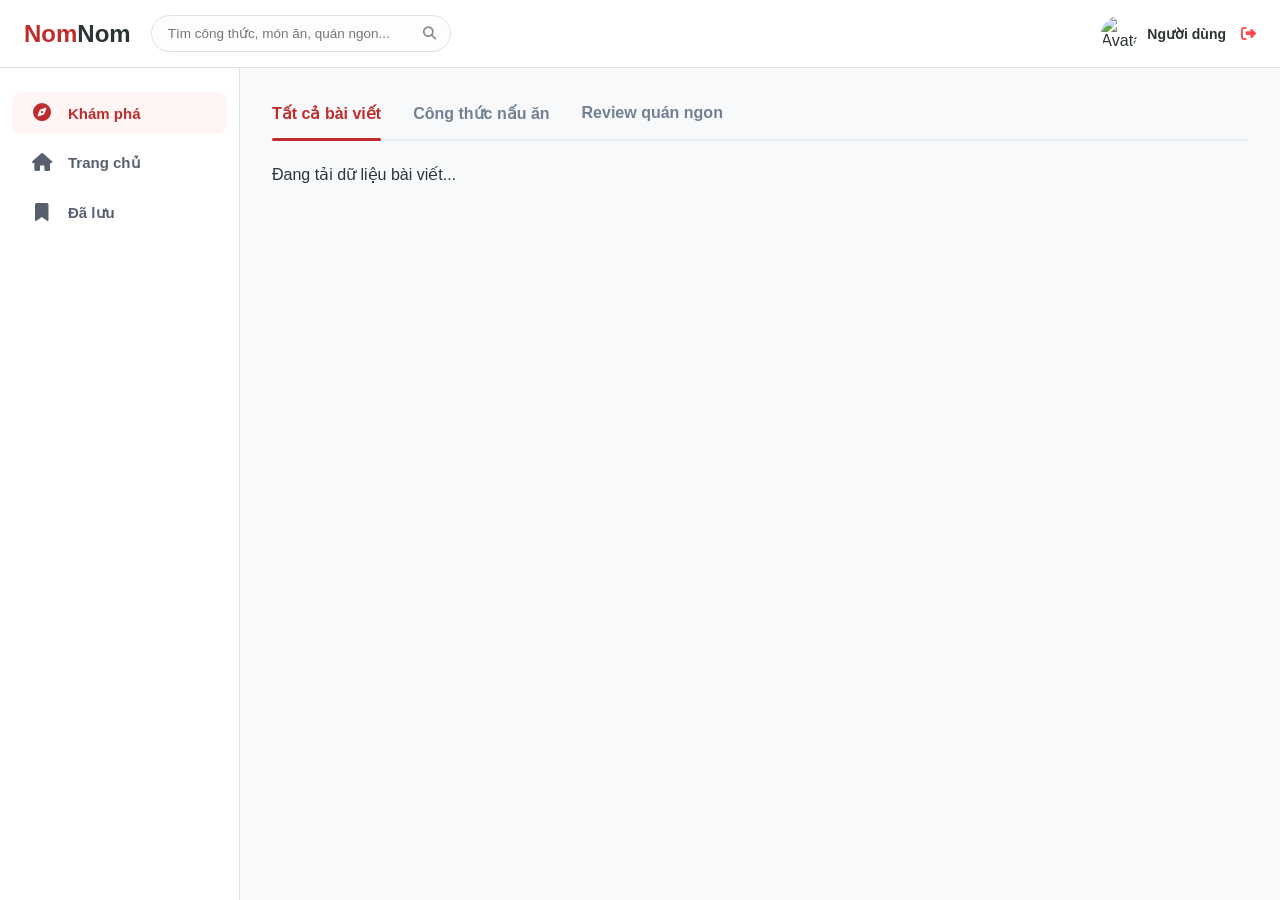
==== index.html @ 2f477337 "Rename main.html to index.html" ====
<!doctype html>
<html lang="vi">
  <head>
    <meta charset="UTF-8" />
    <meta name="viewport" content="width=device-width, initial-scale=1.0" />
    <title>NomNom - Khám Phá Ẩm Thực</title>
    <link rel="stylesheet" href="style.css" />
    <link
      rel="stylesheet"
      href="https://cdnjs.cloudflare.com/ajax/libs/font-awesome/6.4.0/css/all.min.css"
    />
  </head>
  <body>
    <header class="main-header">
      <div class="header-left">
        <div class="logo" id="logoBtn">Nom<span>Nom</span></div>
        <div class="search-container">
          <input
            type="text"
            id="searchInput"
            placeholder="Tìm công thức, món ăn, quán ngon..."
          />
          <button class="btn-search"><i class="fas fa-search"></i></button>
        </div>
      </div>
      <div class="header-right">
        <button class="btn-add-post" id="openAddModalBtn" style="display: none">
          <i class="fas fa-plus"></i> Chia sẻ bài viết
        </button>

        <div class="user-auth-area" id="userAuthArea">
          <button id="loginBtn" class="btn-login" style="display: none">
            <i class="fas fa-sign-in-alt"></i> Đăng nhập
          </button>

          <div class="user-info" id="userInfo" style="display: none">
            <img src="" alt="Avatar" id="userAvatar" />
            <span id="userName">Người dùng</span>
            <button id="logoutBtn" class="btn-logout" title="Đăng xuất">
              <i class="fas fa-sign-out-alt"></i>
            </button>
          </div>
        </div>
      </div>
    </header>

    <div class="app-layout">
      <aside class="left-sidebar">
        <nav class="sidebar-menu">
          <a href="#" class="sidebar-item active" data-page="explore">
            <i class="fas fa-compass"></i>
            <span>Khám phá</span>
          </a>
          <a href="#" class="sidebar-item" data-page="home">
            <i class="fas fa-home"></i>
            <span>Trang chủ</span>
          </a>
          <a href="#" class="sidebar-item" data-page="saved">
            <i class="fas fa-bookmark"></i>
            <span>Đã lưu</span>
          </a>
        </nav>
      </aside>

      <main class="main-content-area" id="mainContentWindow">
        <section class="page-view active" id="page-explore">
          <nav class="filter-nav">
            <a href="#" class="nav-item active" data-filter="all">Tất cả bài viết</a>
            <a href="#" class="nav-item" data-filter="recipe">Công thức nấu ăn</a>
            <a href="#" class="nav-item" data-filter="review">Review quán ngon</a>
            <a href="#" class="nav-item" id="myPostsTab" data-filter="mine" style="display: none">Bài viết của tôi</a>
          </nav>

          <div class="posts-grid" id="postsContainer">
            <div class="skeleton-loading">Đang tải dữ liệu bài viết...</div>
          </div>
        </section>

        <section class="page-view" id="page-home">
          <div class="empty-state">
            <i class="fas fa-home"></i>
            <h2>Đây là nội dung của Trang Chủ</h2>
          </div>
        </section>
        <section class="page-view" id="page-saved">
          <div class="empty-state">
            <i class="fas fa-bookmark"></i>
            <h2>Bài viết bạn đã lưu sẽ hiển thị ở đây</h2>
          </div>
        </section>
      </main>
    </div>

    <div class="modal-overlay" id="foodModal" style="display: none">
      <div class="modal-box" style="max-height: 90vh; overflow-y: auto;">
        <div class="modal-header">
          <h2 id="modalTitle">Chia Sẻ Bài Viết Mới</h2>
          <button class="btn-close-modal" id="closeModalBtn">&times;</button>
        </div>
        <form id="foodForm">
          <input type="hidden" id="postId" />

          <div class="form-group">
            <label for="postType">Phân loại bài đăng:</label>
            <select id="postType">
              <option value="recipe">Công thức nấu ăn (Nấu gì đây?)</option>
              <option value="review">Review quán ăn (Ăn ở đâu?)</option>
            </select>
          </div>

          <div class="form-group">
            <label for="foodName" id="lblFoodName">Tên món ăn:</label>
            <input type="text" id="foodName" required placeholder="Nhập tên..." />
          </div>

          <div id="recipeTimeGroup" style="display: flex; gap: 10px;">
            <div class="form-group" style="flex: 1;">
              <label>Chuẩn bị (phút):</label>
              <input type="number" id="prepTime" placeholder="Ví dụ: 30" />
            </div>
            <div class="form-group" style="flex: 1;">
              <label>Chế biến (phút):</label>
              <input type="number" id="cookTime" placeholder="Ví dụ: 20" />
            </div>
            <div class="form-group" style="flex: 1;">
              <label>Khẩu phần (người):</label>
              <input type="text" id="servingSize" placeholder="Ví dụ: 3 - 4 người" />
            </div>
          </div>

          <div class="form-group" id="dynamicFieldGroup">
            <label for="dynamicInput" id="lblDynamic">Nguyên liệu chính (Cách nhau bởi dấu phẩy):</label>
            <textarea id="dynamicInput" required placeholder="Ví dụ: 300g thịt ba rọi, 150g dứa, 2 trái ớt..." rows="2"></textarea>
          </div>

          <div class="form-group">
            <label for="foodImageFile">Hình ảnh thành phẩm:</label>
            <input type="file" id="foodImageFile" accept="image/*" />
            <input type="hidden" id="foodImageUrl" /> 
            <div id="uploadStatus" style="font-size: 12px; color: #718093; margin-top: 4px;"></div>
            <img id="imagePreview" src="" style="max-height: 120px; object-fit: cover; border-radius: 6px; display: none; margin-top: 8px;" />
          </div>

          <div class="form-group">
            <label for="foodVideoUrl">Link video thành phẩm (YouTube, TikTok,... nếu có):</label>
            <input type="url" id="foodVideoUrl" placeholder="https://www.youtube.com/watch?v=..." />
          </div>

          <div class="form-group">
            <label for="foodContent" id="lblContent">Mô tả ngắn về món ăn:</label>
            <textarea id="foodContent" rows="3" required placeholder="Nêu cảm nghĩ hoặc mô tả sơ lược về món ăn của bạn..."></textarea>
          </div>

          <div id="recipeStepsSection" style="margin-top: 10px;">
            <label style="font-size: 13.5px; font-weight: 600; display: block; margin-bottom: 8px;">Cách làm từng bước:</label>
            <div id="stepsContainerList" style="display: flex; flex-direction: column; gap: 12px;">
             
            </div>
            <button type="button" id="btnAddStep" style="margin-top: 10px; background: #eaedf1; border: 1px dashed #ced4da; padding: 10px; border-radius: 6px; cursor: pointer; font-weight: 600; width: 100%; text-align: center; color: #57606f;">
              <i class="fas fa-plus"></i> Thêm bước thực hiện
            </button>
          </div>

          <button type="submit" class="btn-submit" id="saveBtn" style="margin-top: 15px;">
            Đăng bài viết
          </button>
        </form>
      </div>
    </div>

    <div id="toastContainer" class="toast-container"></div>

    <script type="module" src="app.js"></script>
  </body>
</html>
---- style.css ----
:root {
  --primary-color: #be2c2c;
  --recipe-color: #27ae60; 
  --text-color: #2d3436;
  --border-color: #e1e1e1;
  --bg-light: #f8f9fa;
  --shadow-sm: 0 2px 8px rgba(0, 0, 0, 0.05);
  --shadow-md: 0 8px 24px rgba(0, 0, 0, 0.1);
}

* {
  margin: 0;
  padding: 0;
  box-sizing: border-box;
  font-family: "Segoe UI", Tahoma, Geneva, Verdana, sans-serif;
}

body {
  background-color: var(--bg-light);
  color: var(--text-color);
  overflow-x: hidden;
}

.main-header {
  background: #fff;
  height: 68px;
  display: flex;
  justify-content: space-between;
  align-items: center;
  padding: 0 24px;
  border-bottom: 1px solid var(--border-color);
  position: sticky;
  top: 0;
  z-index: 100;
}

.header-left,
.header-right {
  display: flex;
  align-items: center;
  gap: 20px;
}

.logo {
  font-size: 24px;
  font-weight: 800;
  color: var(--primary-color);
  cursor: pointer;
}
.logo span {
  color: #2d3436;
}

.search-container {
  display: flex;
  border: 1px solid var(--border-color);
  border-radius: 24px;
  overflow: hidden;
  background: #fdfdfd;
  width: 300px;
}
.search-container input {
  border: none;
  padding: 10px 16px;
  outline: none;
  width: 100%;
  font-size: 13.5px;
  background: transparent;
}
.btn-search {
  background: transparent;
  border: none;
  padding: 0 14px;
  color: #888;
  cursor: pointer;
}

.btn-add-post {
  background: var(--primary-color);
  color: #fff;
  border: none;
  padding: 10px 18px;
  border-radius: 20px;
  cursor: pointer;
  font-weight: 600;
  font-size: 13.5px;
  display: flex;
  align-items: center;
  gap: 8px;
}
.btn-login {
  background: #fff;
  color: #444;
  border: 1px solid var(--border-color);
  padding: 9px 16px;
  border-radius: 20px;
  cursor: pointer;
  font-weight: 600;
  font-size: 13.5px;
}

.user-info {
  display: flex;
  align-items: center;
  gap: 10px;
}
.user-info img {
  width: 34px;
  height: 34px;
  border-radius: 50%;
  object-fit: cover;
}
.user-info span {
  font-weight: 600;
  font-size: 14px;
}
.btn-logout {
  background: transparent;
  border: none;
  color: #ff4d4f;
  cursor: pointer;
  font-size: 15px;
  margin-left: 5px;
}

.app-layout {
  display: flex;
  min-height: calc(100vh - 68px);
  position: relative;
}

.left-sidebar {
  width: 240px;
  background: #fff;
  border-right: 1px solid var(--border-color);
  padding: 24px 12px;
  position: sticky;
  top: 68px;
  height: calc(100vh - 68px);
}

.sidebar-menu {
  display: flex;
  flex-direction: column;
  gap: 8px;
}

.sidebar-item {
  display: flex;
  align-items: center;
  gap: 14px;
  padding: 12px 18px;
  text-decoration: none;
  color: #57606f;
  font-weight: 600;
  font-size: 15px;
  border-radius: 10px;
  transition: all 0.2s ease;
}

.sidebar-item i {
  font-size: 18px;
  width: 24px;
  text-align: center;
}

.sidebar-item:hover {
  background-color: #f1f2f6;
  color: #1e272e;
}

.sidebar-item.active {
  background-color: #fff5f5;
  color: var(--primary-color);
}

.main-content-area {
  flex: 1;
  padding: 32px;
  background-color: var(--bg-light);
}

.page-view {
  display: none;
}
.page-view.active {
  display: block;
}

.filter-nav {
  display: flex;
  gap: 32px;
  border-bottom: 2px solid #eaedf1;
  padding-bottom: 12px;
  margin-bottom: 24px;
}
.filter-nav .nav-item {
  text-decoration: none;
  color: #718093;
  font-weight: 600;
  font-size: 16px;
  position: relative;
  padding: 4px 0;
}
.filter-nav .nav-item.active {
  color: var(--primary-color);
}
.filter-nav .nav-item.active::after {
  content: "";
  position: absolute;
  bottom: -14px;
  left: 0;
  width: 100%;
  height: 3px;
  background-color: var(--primary-color);
  border-radius: 2px;
}

.tags-container {
  display: flex;
  flex-wrap: wrap;
  gap: 10px;
  margin-bottom: 28px;
}
.filter-tag {
  background: #fff;
  border: 1px solid var(--border-color);
  padding: 6px 16px;
  border-radius: 20px;
  font-size: 13.5px;
  font-weight: 500;
  color: #57606f;
  cursor: pointer;
  transition: all 0.2s;
}
.filter-tag.active {
  background: #fff5f5;
  border-color: var(--primary-color);
  color: var(--primary-color);
  font-weight: 600;
}

.posts-grid {
  display: grid;
  grid-template-columns: repeat(auto-fill, minmax(280px, 1fr));
  gap: 24px;
}

.post-card {
  background: #fff;
  border-radius: 12px;
  overflow: hidden;
  box-shadow: var(--shadow-sm);
  border: 1px solid rgba(0, 0, 0, 0.03);
  display: flex;
  flex-direction: column;
  transition:
    transform 0.2s,
    box-shadow 0.2s;
  cursor: pointer;
}
.post-card:hover {
  transform: translateY(-4px);
  box-shadow: var(--shadow-md);
}

.post-image-wrapper {
  position: relative;
  width: 100%;
  padding-top: 65%;
}
.post-image-wrapper img {
  position: absolute;
  top: 0;
  left: 0;
  width: 100%;
  height: 100%;
  object-fit: cover;
}

.badge {
  position: absolute;
  top: 12px;
  left: 12px;
  padding: 4px 10px;
  border-radius: 6px;
  font-size: 11px;
  font-weight: 700;
  color: #fff;
  text-transform: uppercase;
}
.badge-recipe {
  background-color: var(--recipe-color);
}
.badge-review {
  background-color: var(--primary-color);
}

.post-info {
  padding: 16px;
  display: flex;
  flex-direction: column;
  flex-grow: 1;
}
.post-title {
  font-size: 16px;
  font-weight: 700;
  line-height: 1.4;
  color: #1e272e;
  margin-bottom: 8px;
  display: -webkit-box;
  -webkit-line-clamp: 2;
  -webkit-box-orient: vertical;
  overflow: hidden;
}

.post-excerpt {
  font-size: 13.5px;
  color: #57606f;
  line-height: 1.5;
  margin-bottom: 14px;
  display: -webkit-box;
  -webkit-line-clamp: 2;
  -webkit-box-orient: vertical;
  overflow: hidden;
  text-overflow: ellipsis; 
}

.post-author {
  margin-top: auto;
  display: flex;
  align-items: center;
  gap: 8px;
  padding-top: 12px;
  border-top: 1px solid #f1f2f6;
}
.post-author img {
  width: 28px;
  height: 28px;
  border-radius: 50%;
}
.author-name {
  font-size: 12.5px;
  font-weight: 600;
  color: #2f3542;
}

.modal-overlay {
  position: fixed;
  top: 0;
  left: 0;
  right: 0;
  bottom: 0;
  background: rgba(0, 0, 0, 0.5);
  display: flex;
  align-items: center;
  justify-content: center;
  z-index: 1000;
  padding: 20px;
}
.modal-box {
  background: #fff;
  width: 100%;
  max-width: 520px;
  border-radius: 12px;
  overflow: hidden;
  box-shadow: var(--shadow-md);
}
.modal-header {
  padding: 16px 20px;
  border-bottom: 1px solid var(--border-color);
  display: flex;
  justify-content: space-between;
  align-items: center;
}
.btn-close-modal {
  background: none;
  border: none;
  font-size: 24px;
  cursor: pointer;
  color: #aaa;
}
#foodForm {
  padding: 20px;
  display: flex;
  flex-direction: column;
  gap: 14px;
}
.form-group {
  display: flex;
  flex-direction: column;
  gap: 4px;
}
.form-group label {
  font-size: 13.5px;
  font-weight: 600;
}
.form-group input,
.form-group select,
.form-group textarea {
  padding: 10px;
  border: 1px solid var(--border-color);
  border-radius: 6px;
  outline: none;
}
.btn-submit {
  background: var(--primary-color);
  color: #fff;
  border: none;
  padding: 12px;
  border-radius: 6px;
  cursor: pointer;
  font-weight: bold;
  width: 100%;
}

.empty-state {
  text-align: center;
  padding: 80px 0;
  color: #a4b0be;
}
.empty-state i {
  font-size: 48px;
  margin-bottom: 16px;
}

.toast-container {
  position: fixed;
  bottom: 20px;
  right: 20px;
  z-index: 9999;
  display: flex;
  flex-direction: column;
  gap: 10px;
}
.toast {
  display: flex;
  align-items: center;
  gap: 10px;
  background: #fff;
  padding: 12px 20px;
  border-radius: 8px;
  box-shadow: var(--shadow-md);
  font-size: 13.5px;
  font-weight: 600;
  min-width: 260px;
}
.toast.success {
  border-left: 4px solid var(--recipe-color);
  color: var(--recipe-color);
}
.toast.danger {
  border-left: 4px solid var(--primary-color);
  color: var(--primary-color);
}


#userAvatar {
  width: 36px !important;
  height: 36px !important;
  border-radius: 50% !important;
  object-fit: cover !important;
  flex-shrink: 0 !important;
}

#userInfo {
  display: flex !important;
  flex-direction: row !important;
  align-items: center !important;
  gap: 10px !important;
  width: auto !important;
  height: auto !important;
  background: transparent !important;
  padding: 0 !important;
}

#userName {
  font-weight: 600 !important;
  font-size: 14px !important;
  white-space: nowrap !important;
}

.btn-remove-step {
  background: #ff4d4f;
  color: white;
  border: none;
  border-radius: 4px;
  width: 28px;
  height: 28px;
  display: flex;
  align-items: center;
  justify-content: center;
  cursor: pointer;
  transition: opacity 0.2s;
}
.btn-remove-step:hover {
  opacity: 0.8;
}

.detail-banner {
  width: 100%;
  max-height: 400px;
  object-fit: cover;
  border-radius: 12px;
}

.time-meta-box {
  display: flex;
  justify-content: space-around;
  background: #f1f2f6;
  border-radius: 8px;
  padding: 14px;
  margin-top: 15px;
  margin-bottom: 24px;
  border: 1px solid #e4e7eb;
}

.time-meta-item {
  text-align: center;
  flex: 1;
  border-right: 1px solid #dcdde1;
}
.time-meta-item:last-child {
  border-right: none;
}

.time-meta-item .meta-label {
  font-size: 12px;
  color: #718093;
  margin-bottom: 4px;
}

.time-meta-item .meta-value {
  font-size: 14px;
  font-weight: 700;
  color: #2f3542;
}

.ingredients-card {
  border: 2px solid #f1c40f;
  border-radius: 10px;
  padding: 20px;
  background: #fffdf0;
  margin-bottom: 28px;
}

.ingredients-card h4 {
  color: #d35400;
  font-size: 16px;
  font-weight: 700;
  margin-bottom: 12px;
}

.ingredients-list {
  list-style: none;
  display: grid;
  grid-template-columns: 1fr 1fr; 
  gap: 10px;
}

.ingredients-list li {
  position: relative;
  padding-left: 18px;
  font-size: 14px;
  color: #2f3542;
}

.ingredients-list li::before {
  content: "•";
  color: #d35400;
  font-weight: bold;
  position: absolute;
  left: 0;
}

.steps-container {
  display: flex;
  flex-direction: column;
  gap: 20px;
  margin-bottom: 28px;
}

.step-card-detail {
  display: flex;
  gap: 15px;
  align-items: flex-start;
}

.step-badge {
  background-color: #2ecc71;
  color: white;
  font-weight: 700;
  font-size: 12px;
  padding: 4px 10px;
  border-radius: 4px;
  white-space: nowrap;
}

.step-content-detail {
  font-size: 14.5px;
  line-height: 1.6;
  color: #2f3542;
}

#viewPostDetailArea p {
  white-space: pre-line;     
  word-break: break-word;     
  overflow-wrap: break-word;  
}

#viewPostDetailArea p {
  white-space: pre-line;      
  word-break: break-word;     
  overflow-wrap: break-word;  
}

.step-input-item {
  transition: all 0.2s ease-in-out;
}
.step-input-item:hover {
  border-color: #3498db !important;
}

.btn-remove-step {
  background: #ff4d4f;
  color: white;
  border: none;
  border-radius: 4px;
  width: 28px;
  height: 28px;
  display: flex;
  align-items: center;
  justify-content: center;
  cursor: pointer;
}
.btn-remove-step:hover {
  background: #ff7875;
}
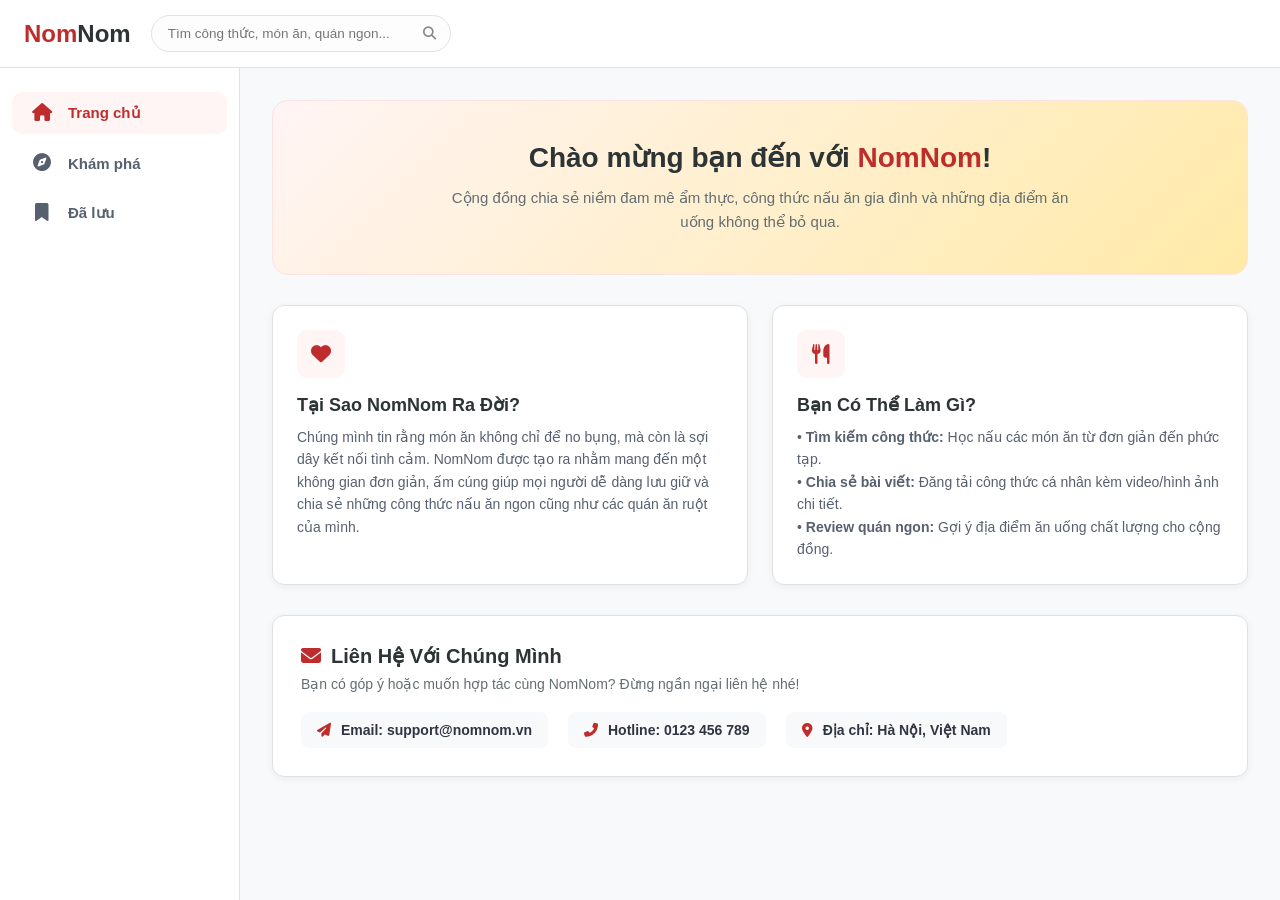
==== commit 32945f6d: "Fix bugs: sync user profile, array dynamic inputs, and google login" ====
--- a/index.html
+++ b/index.html
@@ -47,13 +47,13 @@
     <div class="app-layout">
       <aside class="left-sidebar">
         <nav class="sidebar-menu">
-          <a href="#" class="sidebar-item active" data-page="explore">
+          <a href="#" class="sidebar-item active" data-page="home">
+            <i class="fas fa-home"></i>
+            <span>Trang chủ</span>
+          </a>
+          <a href="#" class="sidebar-item" data-page="explore">
             <i class="fas fa-compass"></i>
             <span>Khám phá</span>
-          </a>
-          <a href="#" class="sidebar-item" data-page="home">
-            <i class="fas fa-home"></i>
-            <span>Trang chủ</span>
           </a>
           <a href="#" class="sidebar-item" data-page="saved">
             <i class="fas fa-bookmark"></i>
@@ -63,7 +63,40 @@
       </aside>
 
       <main class="main-content-area" id="mainContentWindow">
-        <section class="page-view active" id="page-explore">
+        <section class="page-view active" id="page-home">
+          <div class="home-hero-section">
+            <h1 class="hero-title">Chào mừng bạn đến với <span>NomNom</span>! </h1>
+            <p class="hero-subtitle">Cộng đồng chia sẻ niềm đam mê ẩm thực, công thức nấu ăn gia đình và những địa điểm ăn uống không thể bỏ qua.</p>
+          </div>
+
+          <div class="about-grid">
+            <div class="about-card">
+              <div class="about-icon"><i class="fas fa-heart"></i></div>
+              <h3>Tại Sao NomNom Ra Đời?</h3>
+              <p>Chúng mình tin rằng món ăn không chỉ để no bụng, mà còn là sợi dây kết nối tình cảm. NomNom được tạo ra nhằm mang đến một không gian đơn giản, ấm cúng giúp mọi người dễ dàng lưu giữ và chia sẻ những công thức nấu ăn ngon cũng như các quán ăn ruột của mình.</p>
+            </div>
+
+            <div class="about-card">
+              <div class="about-icon"><i class="fas fa-utensils"></i></div>
+              <h3>Bạn Có Thể Làm Gì?</h3>
+              <p>• <strong>Tìm kiếm công thức:</strong> Học nấu các món ăn từ đơn giản đến phức tạp.<br>
+                 • <strong>Chia sẻ bài viết:</strong> Đăng tải công thức cá nhân kèm video/hình ảnh chi tiết.<br>
+                 • <strong>Review quán ngon:</strong> Gợi ý địa điểm ăn uống chất lượng cho cộng đồng.</p>
+            </div>
+          </div>
+
+          <div class="contact-section">
+            <h2><i class="fas fa-envelope"></i> Liên Hệ Với Chúng Mình</h2>
+            <p>Bạn có góp ý hoặc muốn hợp tác cùng NomNom? Đừng ngần ngại liên hệ nhé!</p>
+            <div class="contact-info-list">
+              <div class="contact-item"><i class="fas fa-paper-plane"></i> <span>Email: support@nomnom.vn</span></div>
+              <div class="contact-item"><i class="fas fa-phone-alt"></i> <span>Hotline: 0123 456 789</span></div>
+              <div class="contact-item"><i class="fas fa-map-marker-alt"></i> <span>Địa chỉ: Hà Nội, Việt Nam</span></div>
+            </div>
+          </div>
+        </section>
+
+        <section class="page-view" id="page-explore">
           <nav class="filter-nav">
             <a href="#" class="nav-item active" data-filter="all">Tất cả bài viết</a>
             <a href="#" class="nav-item" data-filter="recipe">Công thức nấu ăn</a>
@@ -76,23 +109,25 @@
           </div>
         </section>
 
-        <section class="page-view" id="page-home">
-          <div class="empty-state">
-            <i class="fas fa-home"></i>
-            <h2>Đây là nội dung của Trang Chủ</h2>
-          </div>
-        </section>
         <section class="page-view" id="page-saved">
-          <div class="empty-state">
-            <i class="fas fa-bookmark"></i>
-            <h2>Bài viết bạn đã lưu sẽ hiển thị ở đây</h2>
+          <div class="section-header" style="margin-bottom: 20px">
+            <h2 style="font-size: 20px; font-weight: 700; color: #1e272e">
+              <i class="fas fa-bookmark" style="color: #be2c2c; margin-right: 8px"></i>Bài viết đã lưu
+            </h2>
+          </div>
+
+          <div class="posts-grid" id="savedPostsContainer">
+            <div class="empty-state" style="grid-column: 1/-1;">
+              <i class="fas fa-bookmark"></i>
+              <h2>Bài viết bạn đã lưu sẽ hiển thị ở đây</h2>
+            </div>
           </div>
         </section>
       </main>
     </div>
 
     <div class="modal-overlay" id="foodModal" style="display: none">
-      <div class="modal-box" style="max-height: 90vh; overflow-y: auto;">
+      <div class="modal-box" style="max-height: 90vh; overflow-y: auto">
         <div class="modal-header">
           <h2 id="modalTitle">Chia Sẻ Bài Viết Mới</h2>
           <button class="btn-close-modal" id="closeModalBtn">&times;</button>
@@ -113,16 +148,16 @@
             <input type="text" id="foodName" required placeholder="Nhập tên..." />
           </div>
 
-          <div id="recipeTimeGroup" style="display: flex; gap: 10px;">
-            <div class="form-group" style="flex: 1;">
+          <div id="recipeTimeGroup" style="display: flex; gap: 10px">
+            <div class="form-group" style="flex: 1">
               <label>Chuẩn bị (phút):</label>
               <input type="number" id="prepTime" placeholder="Ví dụ: 30" />
             </div>
-            <div class="form-group" style="flex: 1;">
+            <div class="form-group" style="flex: 1">
               <label>Chế biến (phút):</label>
               <input type="number" id="cookTime" placeholder="Ví dụ: 20" />
             </div>
-            <div class="form-group" style="flex: 1;">
+            <div class="form-group" style="flex: 1">
               <label>Khẩu phần (người):</label>
               <input type="text" id="servingSize" placeholder="Ví dụ: 3 - 4 người" />
             </div>
@@ -136,8 +171,8 @@
           <div class="form-group">
             <label for="foodImageFile">Hình ảnh thành phẩm:</label>
             <input type="file" id="foodImageFile" accept="image/*" />
-            <input type="hidden" id="foodImageUrl" /> 
-            <div id="uploadStatus" style="font-size: 12px; color: #718093; margin-top: 4px;"></div>
+            <input type="hidden" id="foodImageUrl" />
+            <div id="uploadStatus" style="font-size: 12px; color: #718093; margin-top: 4px"></div>
             <img id="imagePreview" src="" style="max-height: 120px; object-fit: cover; border-radius: 6px; display: none; margin-top: 8px;" />
           </div>
 
@@ -151,17 +186,15 @@
             <textarea id="foodContent" rows="3" required placeholder="Nêu cảm nghĩ hoặc mô tả sơ lược về món ăn của bạn..."></textarea>
           </div>
 
-          <div id="recipeStepsSection" style="margin-top: 10px;">
+          <div id="recipeStepsSection" style="margin-top: 10px">
             <label style="font-size: 13.5px; font-weight: 600; display: block; margin-bottom: 8px;">Cách làm từng bước:</label>
-            <div id="stepsContainerList" style="display: flex; flex-direction: column; gap: 12px;">
-             
-            </div>
+            <div id="stepsContainerList" style="display: flex; flex-direction: column; gap: 12px"></div>
             <button type="button" id="btnAddStep" style="margin-top: 10px; background: #eaedf1; border: 1px dashed #ced4da; padding: 10px; border-radius: 6px; cursor: pointer; font-weight: 600; width: 100%; text-align: center; color: #57606f;">
               <i class="fas fa-plus"></i> Thêm bước thực hiện
             </button>
           </div>
 
-          <button type="submit" class="btn-submit" id="saveBtn" style="margin-top: 15px;">
+          <button type="submit" class="btn-submit" id="saveBtn" style="margin-top: 15px">
             Đăng bài viết
           </button>
         </form>
@@ -170,6 +203,37 @@
 
     <div id="toastContainer" class="toast-container"></div>
 
+    <div id="profileModal" class="modal" style="display: none">
+      <div class="modal-content" style="max-width: 450px">
+        <span id="closeProfileModalBtn" class="close-btn">&times;</span>
+        <h2>Chỉnh Sửa Trang Cá Nhân</h2>
+
+        <form id="profileForm">
+          <div class="form-group" style="text-align: center; margin-bottom: 15px">
+            <img id="profileAvatarPreview" src="https://cdn-icons-png.flaticon.com/512/3177/3177440.png" alt="Avatar Preview" style="width: 100px; height: 100px; border-radius: 50%; object-fit: cover; margin-bottom: 10px; border: 2px solid #ddd;" />
+            <div>
+              <label for="profileAvatarFile" style="cursor: pointer; background: #f0f0f0; padding: 6px 12px; border-radius: 4px; font-size: 13px;">
+                <i class="fas fa-camera"></i> Chọn ảnh đại diện mới
+              </label>
+              <input type="file" id="profileAvatarFile" accept="image/*" style="display: none" />
+            </div>
+            <p id="profileUploadStatus" style="font-size: 12px; margin-top: 5px"></p>
+          </div>
+
+          <div class="form-group" style="margin-bottom: 15px">
+            <label style="display: block; font-weight: bold; margin-bottom: 5px">Tên hiển thị:</label>
+            <input type="text" id="profileDisplayName" style="width: 100%; padding: 8px; border: 1px solid #ccc; border-radius: 4px;" required />
+          </div>
+
+          <input type="hidden" id="profileAvatarUrl" />
+
+          <button type="submit" style="width: 100%; padding: 10px; background: #27ae60; color: white; border: none; border-radius: 4px; font-weight: bold; cursor: pointer;">
+            Lưu thay đổi
+          </button>
+        </form>
+      </div>
+    </div>
+
     <script type="module" src="app.js"></script>
   </body>
 </html>
--- a/style.css
+++ b/style.css
@@ -15,15 +15,18 @@
   font-family: "Segoe UI", Tahoma, Geneva, Verdana, sans-serif;
 }
 
-body {
+html, body {
+  width: 100%;
+  min-height: 100vh;
   background-color: var(--bg-light);
   color: var(--text-color);
-  overflow-x: hidden;
+  overflow-x: auto;
 }
 
 .main-header {
   background: #fff;
   height: 68px;
+  width: 100%;
   display: flex;
   justify-content: space-between;
   align-items: center;
@@ -47,6 +50,7 @@
   color: var(--primary-color);
   cursor: pointer;
 }
+
 .logo span {
   color: #2d3436;
 }
@@ -59,6 +63,7 @@
   background: #fdfdfd;
   width: 300px;
 }
+
 .search-container input {
   border: none;
   padding: 10px 16px;
@@ -67,6 +72,7 @@
   font-size: 13.5px;
   background: transparent;
 }
+
 .btn-search {
   background: transparent;
   border: none;
@@ -88,6 +94,7 @@
   align-items: center;
   gap: 8px;
 }
+
 .btn-login {
   background: #fff;
   color: #444;
@@ -99,21 +106,29 @@
   font-size: 13.5px;
 }
 
-.user-info {
+.user-info, 
+#userInfo {
   display: flex;
   align-items: center;
   gap: 10px;
 }
-.user-info img {
-  width: 34px;
-  height: 34px;
+
+.user-info img, 
+#userAvatar {
+  width: 36px;
+  height: 36px;
   border-radius: 50%;
   object-fit: cover;
-}
-.user-info span {
+  flex-shrink: 0;
+}
+
+.user-info span, 
+#userName {
   font-weight: 600;
   font-size: 14px;
-}
+  white-space: nowrap;
+}
+
 .btn-logout {
   background: transparent;
   border: none;
@@ -183,6 +198,7 @@
 .page-view {
   display: none;
 }
+
 .page-view.active {
   display: block;
 }
@@ -194,6 +210,7 @@
   padding-bottom: 12px;
   margin-bottom: 24px;
 }
+
 .filter-nav .nav-item {
   text-decoration: none;
   color: #718093;
@@ -202,9 +219,11 @@
   position: relative;
   padding: 4px 0;
 }
+
 .filter-nav .nav-item.active {
   color: var(--primary-color);
 }
+
 .filter-nav .nav-item.active::after {
   content: "";
   position: absolute;
@@ -216,30 +235,6 @@
   border-radius: 2px;
 }
 
-.tags-container {
-  display: flex;
-  flex-wrap: wrap;
-  gap: 10px;
-  margin-bottom: 28px;
-}
-.filter-tag {
-  background: #fff;
-  border: 1px solid var(--border-color);
-  padding: 6px 16px;
-  border-radius: 20px;
-  font-size: 13.5px;
-  font-weight: 500;
-  color: #57606f;
-  cursor: pointer;
-  transition: all 0.2s;
-}
-.filter-tag.active {
-  background: #fff5f5;
-  border-color: var(--primary-color);
-  color: var(--primary-color);
-  font-weight: 600;
-}
-
 .posts-grid {
   display: grid;
   grid-template-columns: repeat(auto-fill, minmax(280px, 1fr));
@@ -254,11 +249,10 @@
   border: 1px solid rgba(0, 0, 0, 0.03);
   display: flex;
   flex-direction: column;
-  transition:
-    transform 0.2s,
-    box-shadow 0.2s;
-  cursor: pointer;
-}
+  transition: transform 0.2s, box-shadow 0.2s;
+  cursor: pointer;
+}
+
 .post-card:hover {
   transform: translateY(-4px);
   box-shadow: var(--shadow-md);
@@ -269,6 +263,7 @@
   width: 100%;
   padding-top: 65%;
 }
+
 .post-image-wrapper img {
   position: absolute;
   top: 0;
@@ -289,11 +284,38 @@
   color: #fff;
   text-transform: uppercase;
 }
-.badge-recipe {
-  background-color: var(--recipe-color);
-}
-.badge-review {
-  background-color: var(--primary-color);
+
+.badge-recipe { background-color: var(--recipe-color); }
+.badge-review { background-color: var(--primary-color); }
+
+.btn-bookmark {
+  position: absolute;
+  top: 10px;
+  right: 10px;
+  background: rgba(255, 255, 255, 0.85);
+  border: none;
+  width: 34px;
+  height: 34px;
+  border-radius: 50%;
+  display: flex;
+  align-items: center;
+  justify-content: center;
+  cursor: pointer;
+  color: #57606f;
+  font-size: 15px;
+  transition: all 0.2s ease;
+  z-index: 2;
+  box-shadow: 0 2px 6px rgba(0,0,0,0.15);
+}
+
+.btn-bookmark:hover {
+  background: #ffffff;
+  transform: scale(1.1);
+}
+
+.btn-bookmark.active {
+  color: var(--primary-color);
+  background: #fff;
 }
 
 .post-info {
@@ -302,6 +324,7 @@
   flex-direction: column;
   flex-grow: 1;
 }
+
 .post-title {
   font-size: 16px;
   font-weight: 700;
@@ -310,6 +333,7 @@
   margin-bottom: 8px;
   display: -webkit-box;
   -webkit-line-clamp: 2;
+  line-clamp: 2;
   -webkit-box-orient: vertical;
   overflow: hidden;
 }
@@ -321,6 +345,7 @@
   margin-bottom: 14px;
   display: -webkit-box;
   -webkit-line-clamp: 2;
+  line-clamp: 2;
   -webkit-box-orient: vertical;
   overflow: hidden;
   text-overflow: ellipsis; 
@@ -334,23 +359,139 @@
   padding-top: 12px;
   border-top: 1px solid #f1f2f6;
 }
+
 .post-author img {
   width: 28px;
   height: 28px;
   border-radius: 50%;
 }
+
 .author-name {
   font-size: 12.5px;
   font-weight: 600;
   color: #2f3542;
 }
 
+.home-hero-section {
+  background: linear-gradient(135deg, #fff5f5 0%, #ffeaa7 100%);
+  padding: 40px 30px;
+  border-radius: 16px;
+  text-align: center;
+  margin-bottom: 30px;
+  border: 1px solid #ffe1e1;
+}
+
+.hero-title {
+  font-size: 28px;
+  font-weight: 800;
+  color: #2d3436;
+  margin-bottom: 12px;
+}
+
+.hero-title span {
+  color: var(--primary-color);
+}
+
+.hero-subtitle {
+  font-size: 15px;
+  color: #636e72;
+  max-width: 650px;
+  margin: 0 auto;
+  line-height: 1.6;
+}
+
+.about-grid {
+  display: grid;
+  grid-template-columns: repeat(auto-fit, minmax(300px, 1fr));
+  gap: 24px;
+  margin-bottom: 30px;
+}
+
+.about-card {
+  background: #fff;
+  padding: 24px;
+  border-radius: 12px;
+  border: 1px solid var(--border-color);
+  box-shadow: var(--shadow-sm);
+}
+
+.about-icon {
+  width: 48px;
+  height: 48px;
+  background: #fff5f5;
+  color: var(--primary-color);
+  border-radius: 10px;
+  display: flex;
+  align-items: center;
+  justify-content: center;
+  font-size: 20px;
+  margin-bottom: 16px;
+}
+
+.about-card h3 {
+  font-size: 18px;
+  color: #2d3436;
+  margin-bottom: 10px;
+}
+
+.about-card p {
+  font-size: 14px;
+  color: #57606f;
+  line-height: 1.6;
+}
+
+.contact-section {
+  background: #fff;
+  padding: 28px;
+  border-radius: 12px;
+  border: 1px solid var(--border-color);
+  box-shadow: var(--shadow-sm);
+}
+
+.contact-section h2 {
+  font-size: 20px;
+  color: #2d3436;
+  margin-bottom: 8px;
+  display: flex;
+  align-items: center;
+  gap: 10px;
+}
+
+.contact-section h2 i {
+  color: var(--primary-color);
+}
+
+.contact-section p {
+  font-size: 14px;
+  color: #636e72;
+  margin-bottom: 20px;
+}
+
+.contact-info-list {
+  display: flex;
+  flex-wrap: wrap;
+  gap: 20px;
+}
+
+.contact-item {
+  display: flex;
+  align-items: center;
+  gap: 10px;
+  background: var(--bg-light);
+  padding: 10px 16px;
+  border-radius: 8px;
+  font-size: 14px;
+  font-weight: 600;
+  color: #2f3542;
+}
+
+.contact-item i {
+  color: var(--primary-color);
+}
+
 .modal-overlay {
   position: fixed;
-  top: 0;
-  left: 0;
-  right: 0;
-  bottom: 0;
+  top: 0; left: 0; right: 0; bottom: 0;
   background: rgba(0, 0, 0, 0.5);
   display: flex;
   align-items: center;
@@ -358,6 +499,7 @@
   z-index: 1000;
   padding: 20px;
 }
+
 .modal-box {
   background: #fff;
   width: 100%;
@@ -366,6 +508,7 @@
   overflow: hidden;
   box-shadow: var(--shadow-md);
 }
+
 .modal-header {
   padding: 16px 20px;
   border-bottom: 1px solid var(--border-color);
@@ -373,6 +516,7 @@
   justify-content: space-between;
   align-items: center;
 }
+
 .btn-close-modal {
   background: none;
   border: none;
@@ -380,21 +524,25 @@
   cursor: pointer;
   color: #aaa;
 }
+
 #foodForm {
   padding: 20px;
   display: flex;
   flex-direction: column;
   gap: 14px;
 }
+
 .form-group {
   display: flex;
   flex-direction: column;
   gap: 4px;
 }
+
 .form-group label {
   font-size: 13.5px;
   font-weight: 600;
 }
+
 .form-group input,
 .form-group select,
 .form-group textarea {
@@ -403,6 +551,7 @@
   border-radius: 6px;
   outline: none;
 }
+
 .btn-submit {
   background: var(--primary-color);
   color: #fff;
@@ -412,72 +561,6 @@
   cursor: pointer;
   font-weight: bold;
   width: 100%;
-}
-
-.empty-state {
-  text-align: center;
-  padding: 80px 0;
-  color: #a4b0be;
-}
-.empty-state i {
-  font-size: 48px;
-  margin-bottom: 16px;
-}
-
-.toast-container {
-  position: fixed;
-  bottom: 20px;
-  right: 20px;
-  z-index: 9999;
-  display: flex;
-  flex-direction: column;
-  gap: 10px;
-}
-.toast {
-  display: flex;
-  align-items: center;
-  gap: 10px;
-  background: #fff;
-  padding: 12px 20px;
-  border-radius: 8px;
-  box-shadow: var(--shadow-md);
-  font-size: 13.5px;
-  font-weight: 600;
-  min-width: 260px;
-}
-.toast.success {
-  border-left: 4px solid var(--recipe-color);
-  color: var(--recipe-color);
-}
-.toast.danger {
-  border-left: 4px solid var(--primary-color);
-  color: var(--primary-color);
-}
-
-
-#userAvatar {
-  width: 36px !important;
-  height: 36px !important;
-  border-radius: 50% !important;
-  object-fit: cover !important;
-  flex-shrink: 0 !important;
-}
-
-#userInfo {
-  display: flex !important;
-  flex-direction: row !important;
-  align-items: center !important;
-  gap: 10px !important;
-  width: auto !important;
-  height: auto !important;
-  background: transparent !important;
-  padding: 0 !important;
-}
-
-#userName {
-  font-weight: 600 !important;
-  font-size: 14px !important;
-  white-space: nowrap !important;
 }
 
 .btn-remove-step {
@@ -493,146 +576,159 @@
   cursor: pointer;
   transition: opacity 0.2s;
 }
+
 .btn-remove-step:hover {
   opacity: 0.8;
 }
 
+.empty-state {
+  text-align: center;
+  padding: 80px 0;
+  color: #a4b0be;
+}
+
+.empty-state i {
+  font-size: 48px;
+  margin-bottom: 16px;
+}
+
+.toast-container {
+  position: fixed;
+  bottom: 20px;
+  right: 20px;
+  z-index: 9999;
+  display: flex;
+  flex-direction: column;
+  gap: 10px;
+}
+
+.toast {
+  display: flex;
+  align-items: center;
+  gap: 10px;
+  background: #fff;
+  padding: 12px 20px;
+  border-radius: 8px;
+  box-shadow: var(--shadow-md);
+  font-size: 13.5px;
+  font-weight: 600;
+  min-width: 260px;
+}
+
+.toast.success {
+  border-left: 4px solid var(--recipe-color);
+  color: var(--recipe-color);
+}
+
+.toast.danger {
+  border-left: 4px solid var(--primary-color);
+  color: var(--primary-color);
+}
+
+
+.detail-container,
+#viewPostDetailArea {
+  max-width: 680px !important;
+  margin: 0 auto !important;
+  padding: 10px !important;
+  background: #ffffff !important;
+  border-radius: 16px !important;
+  box-sizing: border-box !important;
+  overflow: hidden !important;
+}
+
+.author-avatar,
+#postAuthorInfo img {
+  width: 38px !important;
+  height: 38px !important;
+  min-width: 38px !important;
+  min-height: 38px !important;
+  border-radius: 50% !important;
+  object-fit: cover !important;
+  display: block !important;
+  margin: 0 !important;
+}
+
 .detail-banner {
-  width: 100%;
-  max-height: 400px;
-  object-fit: cover;
-  border-radius: 12px;
+  width: 100% !important;
+  max-height: 400px !important;
+  object-fit: cover !important;
+  border-radius: 12px !important;
+  margin: 15px 0 !important;
+  display: block !important;
+}
+
+.recipe-description,
+.post-detail-content,
+#viewPostDetailArea p {
+  white-space: pre-wrap !important;
+  word-break: break-all !important;
+  overflow-wrap: anywhere !important;
+  max-width: 100% !important;
 }
 
 .time-meta-box {
-  display: flex;
-  justify-content: space-around;
-  background: #f1f2f6;
-  border-radius: 8px;
-  padding: 14px;
-  margin-top: 15px;
-  margin-bottom: 24px;
-  border: 1px solid #e4e7eb;
+  display: grid !important;
+  grid-template-columns: repeat(3, 1fr) !important;
+  background-color: #f4f5f7 !important;
+  border-radius: 10px !important;
+  padding: 14px 0 !important;
+  margin: 20px 0 !important;
+  text-align: center !important;
 }
 
 .time-meta-item {
-  text-align: center;
-  flex: 1;
-  border-right: 1px solid #dcdde1;
-}
-.time-meta-item:last-child {
-  border-right: none;
-}
-
-.time-meta-item .meta-label {
-  font-size: 12px;
-  color: #718093;
-  margin-bottom: 4px;
-}
-
-.time-meta-item .meta-value {
-  font-size: 14px;
-  font-weight: 700;
-  color: #2f3542;
-}
-
+  position: relative !important;
+  display: flex !important;
+  flex-direction: column !important;
+  align-items: center !important;
+}
+
+.time-meta-item:not(:last-child)::after {
+  content: "" !important;
+  position: absolute !important;
+  right: 0 !important;
+  top: 15% !important;
+  height: 70% !important;
+  width: 1px !important;
+  background-color: #e2e8f0 !important;
+}
+
+.meta-label {
+  font-size: 12px !important;
+  color: #718096 !important;
+  margin-bottom: 4px !important;
+}
+
+.meta-value {
+  font-size: 14px !important;
+  font-weight: 700 !important;
+  color: #1a202c !important;
+}
+
+/* Khung nguyên liệu */
 .ingredients-card {
-  border: 2px solid #f1c40f;
-  border-radius: 10px;
-  padding: 20px;
-  background: #fffdf0;
-  margin-bottom: 28px;
+  background-color: #fffdf0 !important;
+  border: 1.5px solid #facc15 !important;
+  border-radius: 10px !important;
+  padding: 16px 20px !important;
+  margin-bottom: 20px !important;
 }
 
 .ingredients-card h4 {
-  color: #d35400;
-  font-size: 16px;
-  font-weight: 700;
-  margin-bottom: 12px;
+  color: #d97706 !important;
+  font-size: 15px !important;
+  font-weight: 700 !important;
+  margin-bottom: 8px !important;
 }
 
 .ingredients-list {
-  list-style: none;
-  display: grid;
-  grid-template-columns: 1fr 1fr; 
-  gap: 10px;
+  padding-left: 20px !important;
+  margin: 0 !important;
 }
 
 .ingredients-list li {
-  position: relative;
-  padding-left: 18px;
-  font-size: 14px;
-  color: #2f3542;
-}
-
-.ingredients-list li::before {
-  content: "•";
-  color: #d35400;
-  font-weight: bold;
-  position: absolute;
-  left: 0;
-}
-
-.steps-container {
-  display: flex;
-  flex-direction: column;
-  gap: 20px;
-  margin-bottom: 28px;
-}
-
-.step-card-detail {
-  display: flex;
-  gap: 15px;
-  align-items: flex-start;
-}
-
-.step-badge {
-  background-color: #2ecc71;
-  color: white;
-  font-weight: 700;
-  font-size: 12px;
-  padding: 4px 10px;
-  border-radius: 4px;
-  white-space: nowrap;
-}
-
-.step-content-detail {
-  font-size: 14.5px;
-  line-height: 1.6;
-  color: #2f3542;
-}
-
-#viewPostDetailArea p {
-  white-space: pre-line;     
-  word-break: break-word;     
-  overflow-wrap: break-word;  
-}
-
-#viewPostDetailArea p {
-  white-space: pre-line;      
-  word-break: break-word;     
-  overflow-wrap: break-word;  
-}
-
-.step-input-item {
-  transition: all 0.2s ease-in-out;
-}
-.step-input-item:hover {
-  border-color: #3498db !important;
-}
-
-.btn-remove-step {
-  background: #ff4d4f;
-  color: white;
-  border: none;
-  border-radius: 4px;
-  width: 28px;
-  height: 28px;
-  display: flex;
-  align-items: center;
-  justify-content: center;
-  cursor: pointer;
-}
-.btn-remove-step:hover {
-  background: #ff7875;
+  color: #4b5563 !important;
+  font-size: 14px !important;
+  line-height: 1.6 !important;
 }
